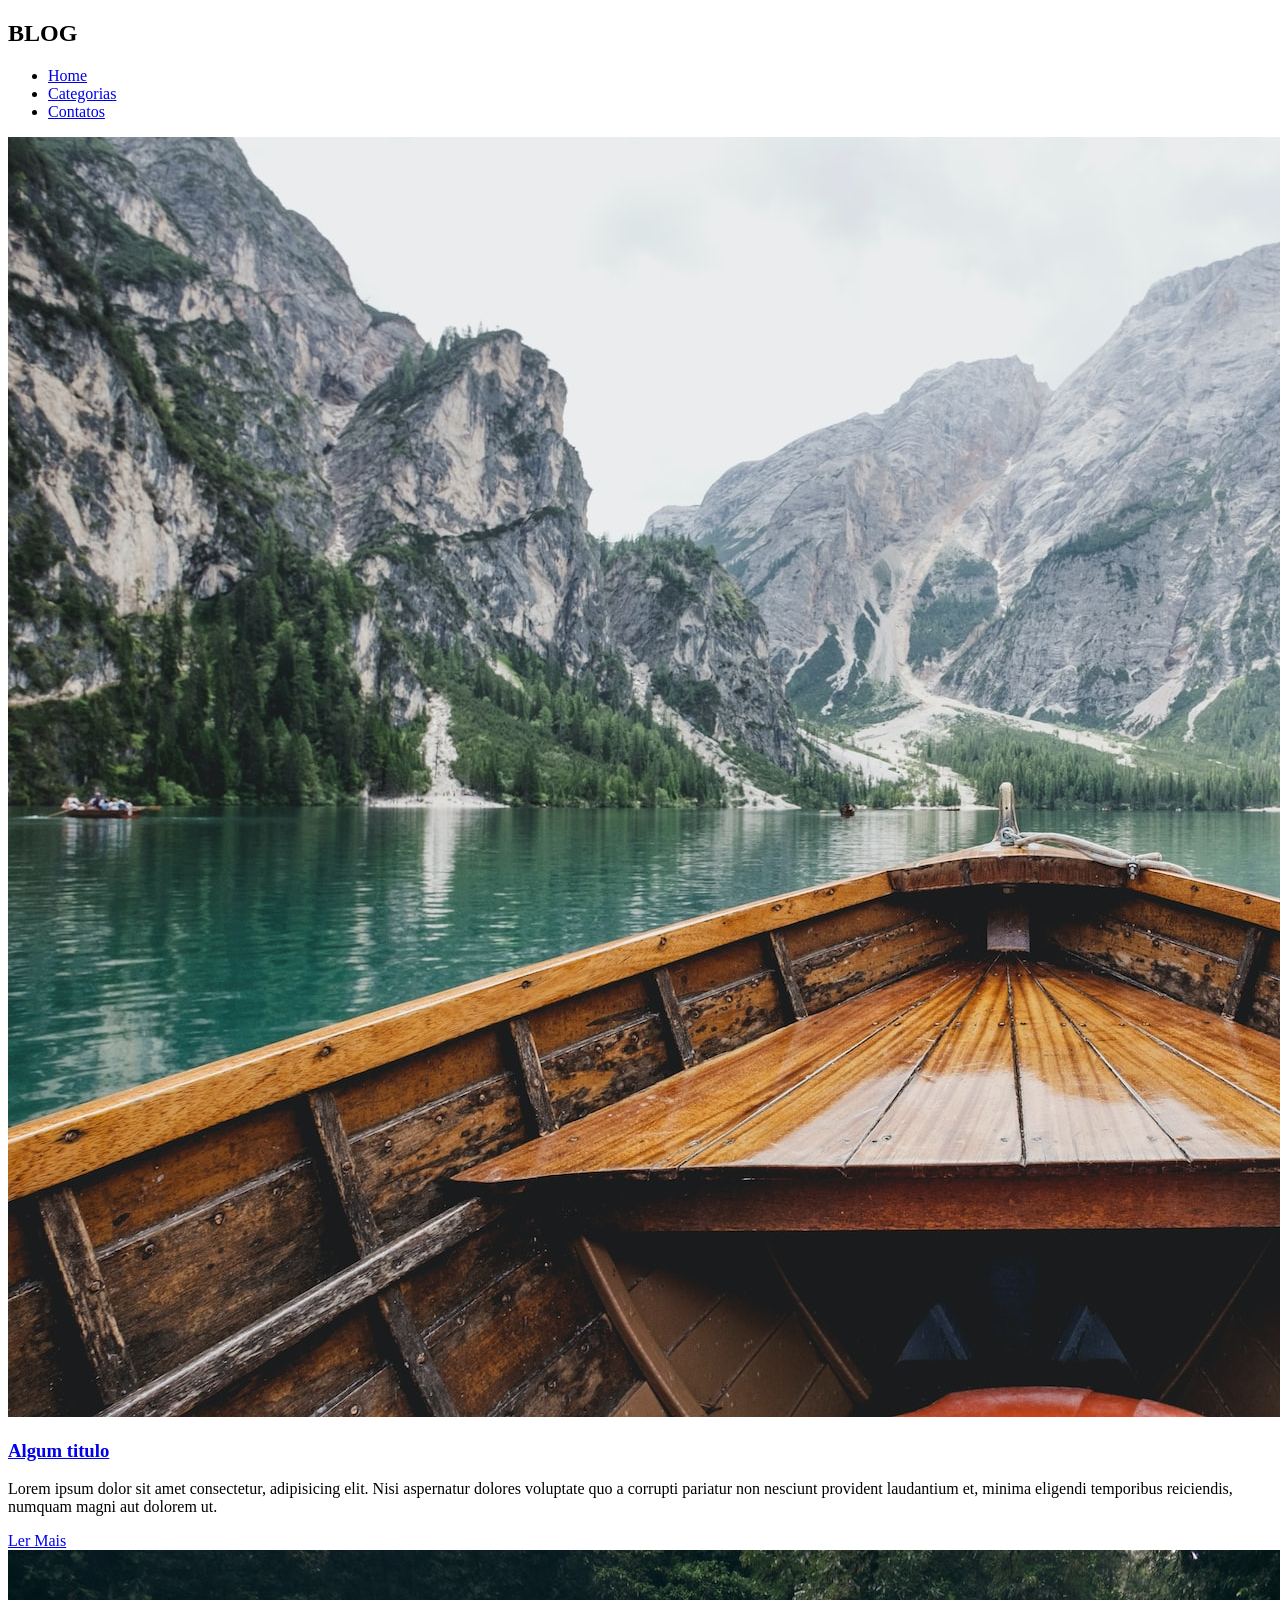
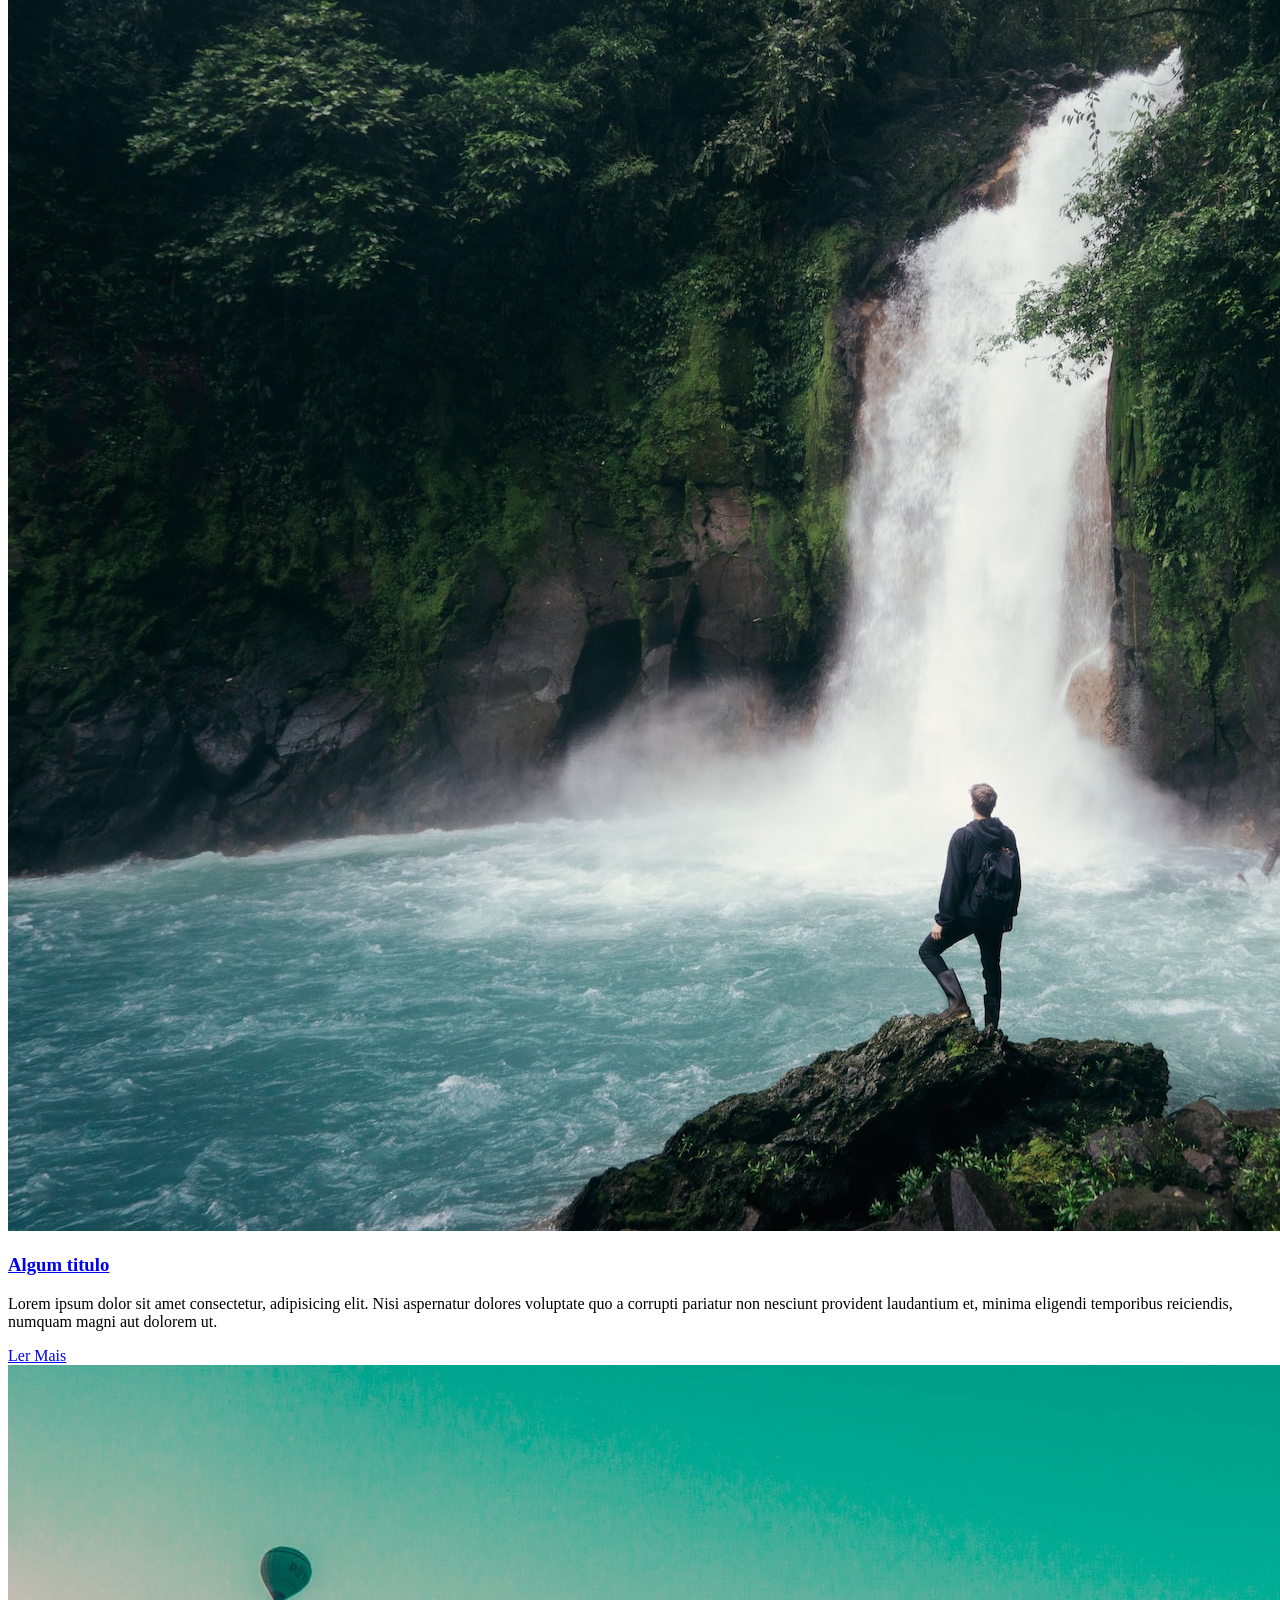
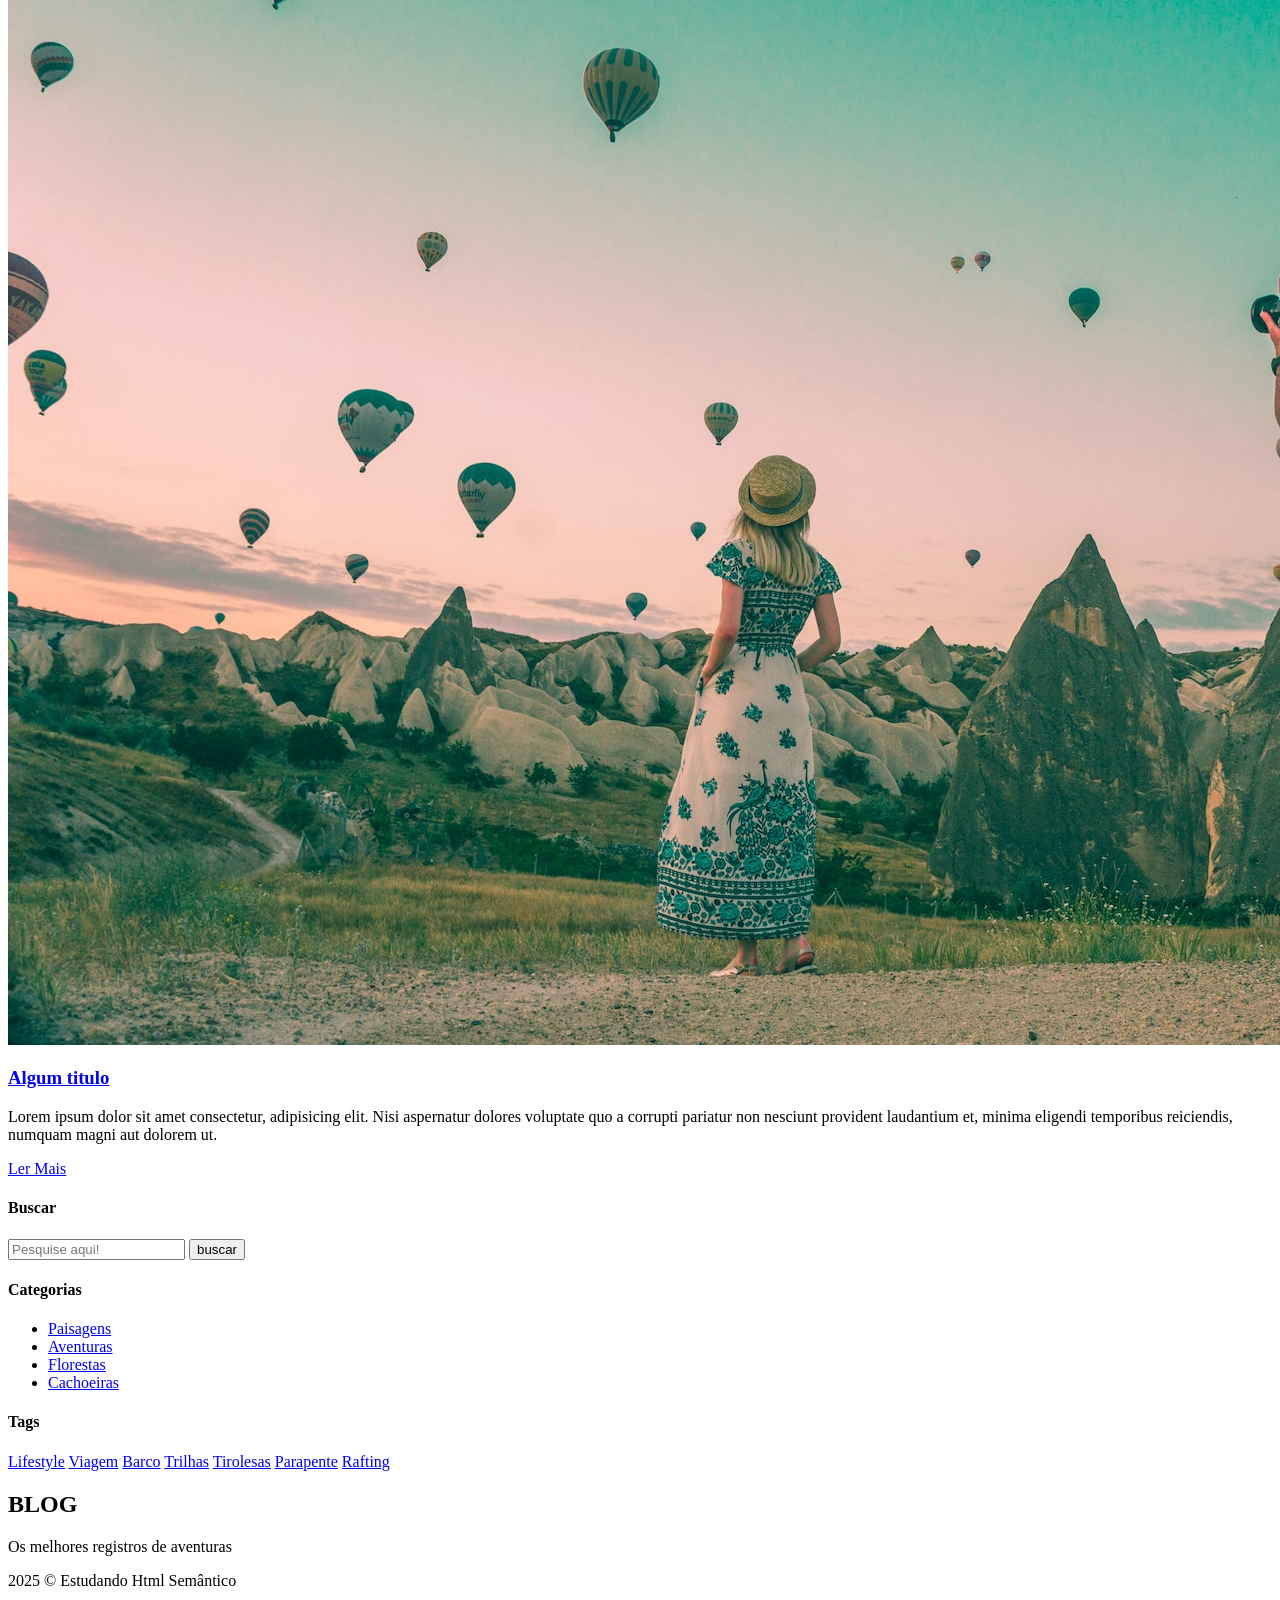
==== HtmlCss/Html&Css/12_BLOG_HTMLSEMANTICO/index.html @ 58397ac6 "Modulo HTML SEMANTICO Realizado mais um modulo do curso. HTML Semântico" ====
<!DOCTYPE html>
<html lang="pt-br">
<head>
    <meta charset="UTF-8">
    <meta name="viewport" content="width=device-width, initial-scale=1.0">
    <title>Blog Semantico</title>
    <link rel="stylesheet" href="style.css">
</head>
<body>
    <header>
        <nav id="navbar">
            <div id="navbar-inner">
                <h2>BLOG</h2>
                <ul id="nav-links">
                    <li><a href="#">Home</a></li>
                    <li><a href="#">Categorias</a></li>
                    <li><a href="#">Contatos</a></li>
                </ul>
            </div>
        </nav>
    </header>
    <div class="container">
        <main id="id" class="posts-container">
            <article class="post">
                <img src="img/f1.jpg" alt="Passeio de barco">
                <h3 class="title"><a href="#">Algum titulo</a></h3>
                <p class="description">Lorem ipsum dolor sit amet consectetur, adipisicing elit. Nisi aspernatur dolores voluptate quo a corrupti pariatur non nesciunt provident laudantium et, minima eligendi temporibus reiciendis, numquam magni aut dolorem ut.</p>
                <a href="#">Ler Mais</a>
            </article>

            <article class="post">
                <img src="img/f2.jpg" alt="Cachoeira">
                <h3 class="title"><a href="#">Algum titulo</a></h3>
                <p class="description">Lorem ipsum dolor sit amet consectetur, adipisicing elit. Nisi aspernatur dolores voluptate quo a corrupti pariatur non nesciunt provident laudantium et, minima eligendi temporibus reiciendis, numquam magni aut dolorem ut.</p>
                <a href="#">Ler Mais</a>
            </article>

            <article class="post">
                <img src="img/f3.jpg" alt="Balões">
                <h3 class="title"><a href="#">Algum titulo</a></h3>
                <p class="description">Lorem ipsum dolor sit amet consectetur, adipisicing elit. Nisi aspernatur dolores voluptate quo a corrupti pariatur non nesciunt provident laudantium et, minima eligendi temporibus reiciendis, numquam magni aut dolorem ut.</p>
                <a href="#">Ler Mais</a>
            </article>
        </main>
        <aside id="sidebar">
            <section id="search-bar">
                <h4>Buscar</h4>
                <form>
                    <input type="text" placeholder="Pesquise aqui!">
                    <input type="submit" value="buscar">
                </form>
            </section>

            <section id="categories">
                <h4>Categorias</h4>
                <nav>
                    <ul>
                        <li><a href="#">Paisagens</a></li>
                        <li><a href="#">Aventuras</a></li>
                        <li><a href="#">Florestas</a></li>
                        <li><a href="#">Cachoeiras</a></li>
                    </ul>
                </nav>
            </section>

            <section id="tags">
                <h4>Tags</h4>
                <div id="tags-container">
                    <a href="#">Lifestyle</a>
                    <a href="#">Viagem</a>
                    <a href="#">Barco</a>
                    <a href="#">Trilhas</a>
                    <a href="#">Tirolesas</a>
                    <a href="#">Parapente</a>
                    <a href="#">Rafting</a>
                </div>
            </section>
        </aside>
    </div>
    <footer id="footee">
        <h2>BLOG</h2>
        <p>Os melhores registros de aventuras</p>
        <p>2025 &copy; Estudando Html Semântico</p>
    </footer>
</body>
</html>
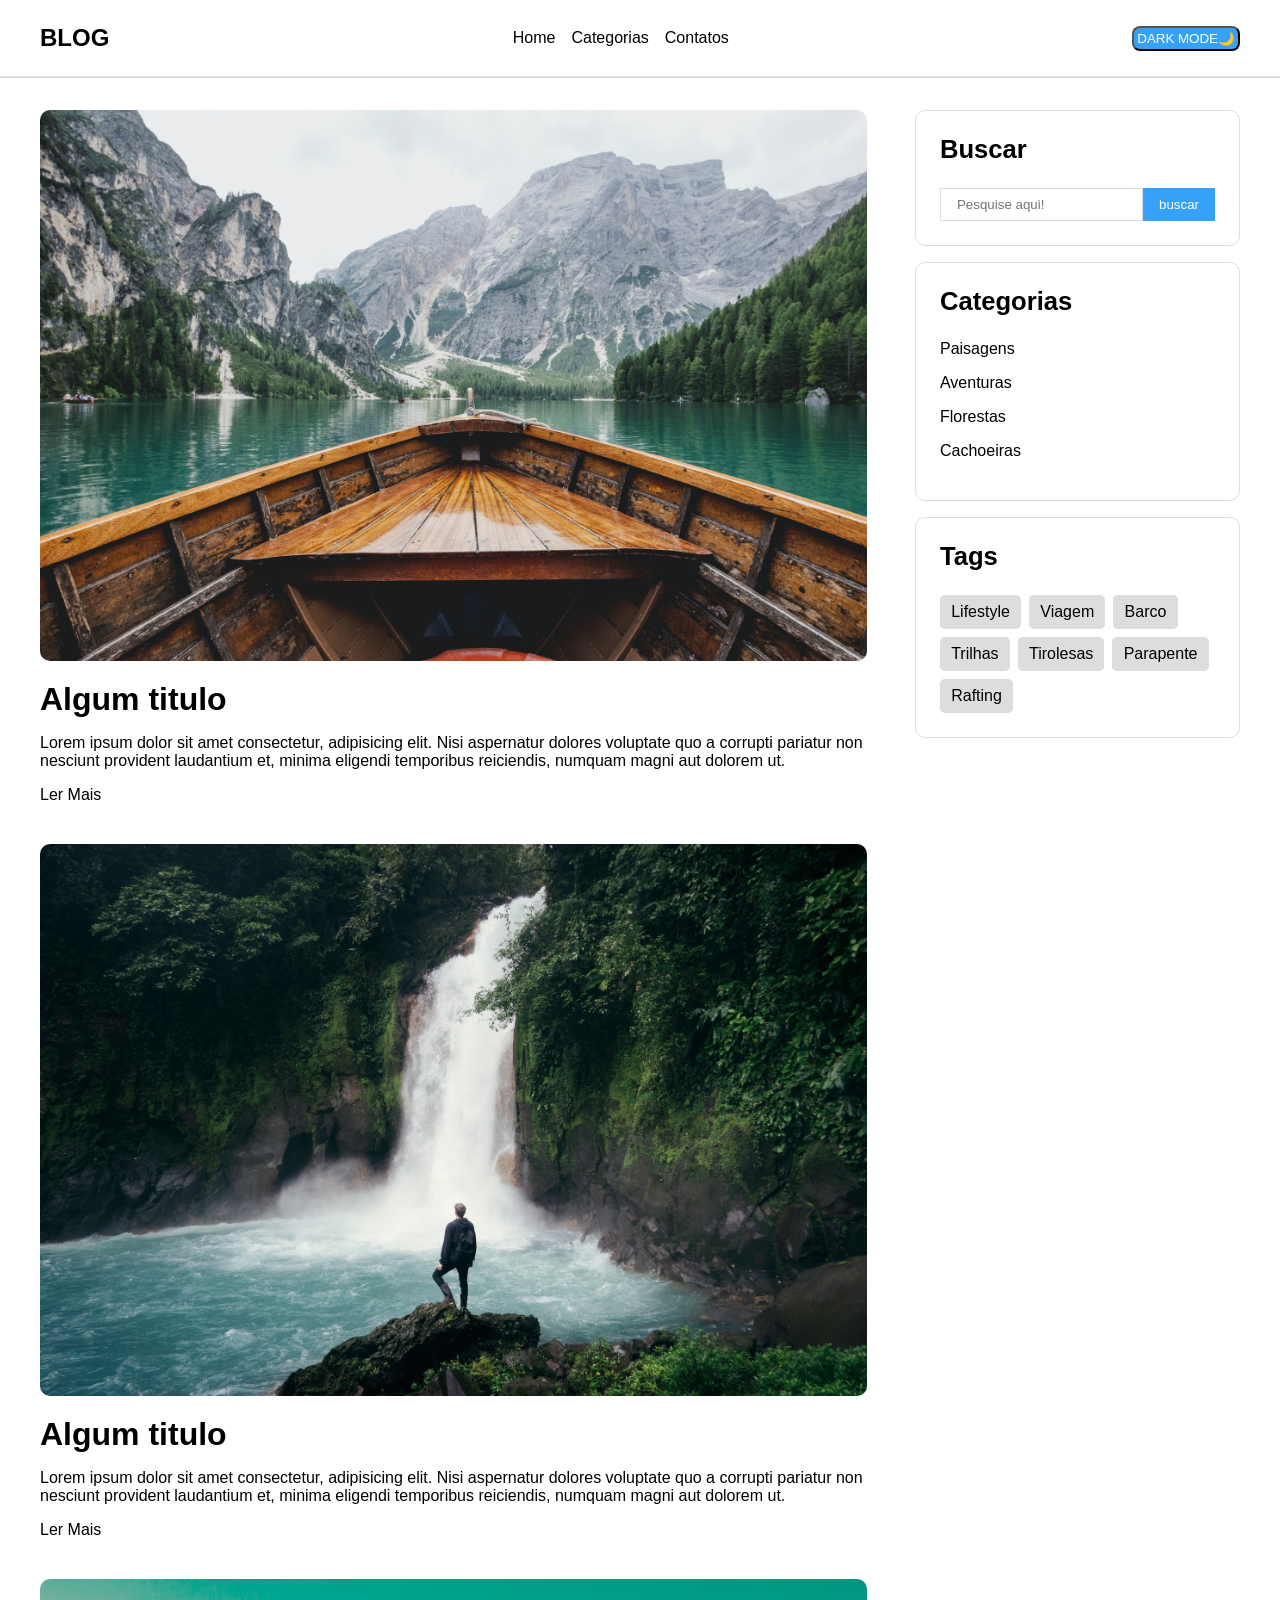
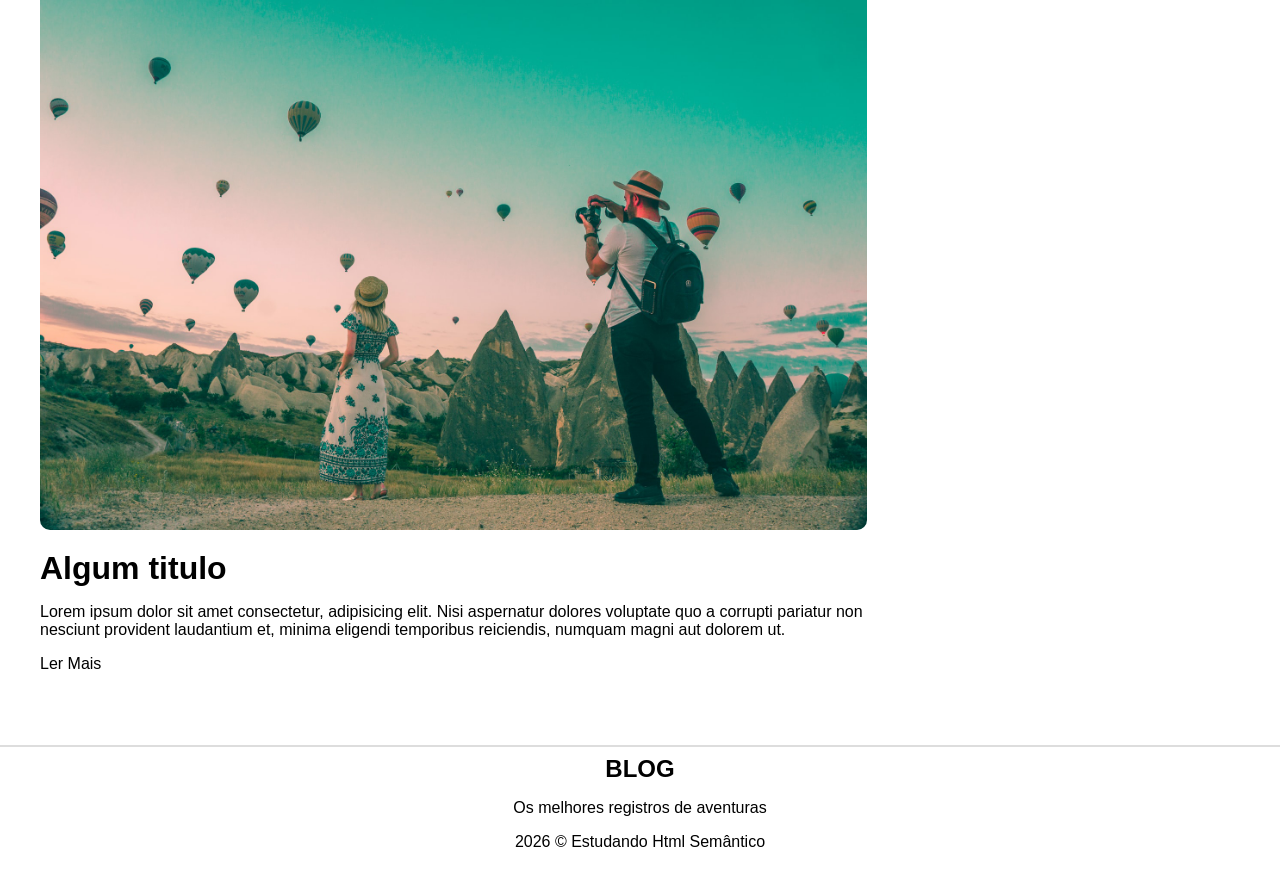
==== commit f35d1a03: "Add Dark Mode Adicionado um simples Script para modo escuro na pagina e estilizando melhor o site." ====
--- a/HtmlCss/Html&Css/12_BLOG_HTMLSEMANTICO/index.html
+++ b/HtmlCss/Html&Css/12_BLOG_HTMLSEMANTICO/index.html
@@ -4,7 +4,7 @@
     <meta charset="UTF-8">
     <meta name="viewport" content="width=device-width, initial-scale=1.0">
     <title>Blog Semantico</title>
-    <link rel="stylesheet" href="style.css">
+    <link rel="stylesheet" href="styles.css">
 </head>
 <body>
     <header>
@@ -16,6 +16,8 @@
                     <li><a href="#">Categorias</a></li>
                     <li><a href="#">Contatos</a></li>
                 </ul>
+                <button id="toggle">DARK MODE🌙</button>
+                <script src="script.js"></script>
             </div>
         </nav>
     </header>
@@ -77,10 +79,10 @@
             </section>
         </aside>
     </div>
-    <footer id="footee">
+    <footer id="footer">
         <h2>BLOG</h2>
         <p>Os melhores registros de aventuras</p>
-        <p>2025 &copy; Estudando Html Semântico</p>
+        <p>2026 &copy; Estudando Html Semântico</p>
     </footer>
 </body>
 </html>
--- a/HtmlCss/Html&Css/12_BLOG_HTMLSEMANTICO/styles.css
+++ b/HtmlCss/Html&Css/12_BLOG_HTMLSEMANTICO/styles.css
@@ -0,0 +1,174 @@
+*{
+  padding: 0;
+  margin: 0;
+  font-family: sans-serif;
+  background-color: var(--bg);
+  transition: 0.3s;
+  color: var(--p);
+}
+
+ul {
+  list-style: none;
+}
+
+a {
+  text-decoration: none;
+  color: var(--text);
+  transition: 0.4s;
+}
+
+a:hover {
+  color: #37a1f7;
+}
+
+/* Navbar */
+#navbar {
+  padding: 1.5rem 2.5rem;
+  border-bottom: 2px solid #ddd;
+}
+
+#navbar-inner {
+  display: flex;
+  justify-content: space-between;
+  align-items: center;
+  max-width: 1200px;
+  margin: 0 auto;
+}
+
+#nav-links {
+  display: flex;
+  gap: 1rem;
+}
+
+:root{
+  --bg:#ffffff;
+  --text:#000000;
+}
+
+.dark-mode{
+  --bg: #121212;
+  --text: #ffffff;
+  --p : #37a1f7;
+}
+
+/*Botão dark mode*/
+#toggle{
+  display: flex;
+  background-color: #37a1f7;
+  border-radius: 8px;
+  font-family:'Segoe UI', Tahoma, Geneva, Verdana, sans-serif;
+  padding: 3px;
+  color: #fff;
+  transition: 0.3s;
+}
+
+/* conteúdo principal */
+.container {
+  display: flex;
+  padding: 2rem 2.5rem;
+  gap: 3rem;
+  max-width: 1200px;
+  margin: 0 auto;
+}
+
+#posts-container {
+  flex: 3 1 0;
+}
+
+.post {
+  margin-bottom: 2.5rem;
+}
+
+.post img {
+  width: 100%;
+  margin-bottom: 1rem;
+  border-radius: 10px;
+}
+
+.title,
+.description,
+.author {
+  margin-bottom: 1rem;
+}
+
+.title {
+  font-size: 2rem;
+}
+
+.author {
+  color: #333;
+  font-weight: bold;
+}
+
+/* barra lateral */
+#sidebar {
+  flex: 1 1 0;
+}
+
+#search-bar,
+#categories,
+#tags {
+  padding: 1.5rem;
+  border: 1px solid #ddd;
+  border-radius: 10px;
+  margin-bottom: 1rem;
+}
+
+#search-bar h4,
+#categories h4,
+#tags h4 {
+  margin-bottom: 1.5rem;
+  font-size: 1.6rem;
+}
+
+#search-bar form {
+  display: flex;
+}
+
+#search-bar input {
+  padding: 0.5rem 1rem;
+  border: 1px solid #ddd;
+}
+
+#search-bar input[type="submit"] {
+  cursor: pointer;
+  background-color: #37a1f7;
+  color: #fff;
+  border: none;
+}
+
+#categories li {
+  margin-bottom: 1rem;
+}
+
+#tags-container {
+  display: flex;
+  flex-wrap: wrap;
+  gap: 0.5rem;
+}
+
+#tags-container a {
+  background-color: #ddd;
+  color: var(--p);
+  padding: 0.5rem 0.7rem;
+  border-radius: 0.3rem;
+}
+
+/* Rodapé */
+#footer {
+  border-top: 2px solid #ddd;
+  padding: 0.5rem;
+  text-align: center;
+}
+
+#footer h2,
+#footer p {
+  margin-bottom: 1rem;
+}
+
+/* Responsivo */
+@media (max-width: 450px) {
+  .container {
+    flex-wrap: wrap;
+  }
+}
